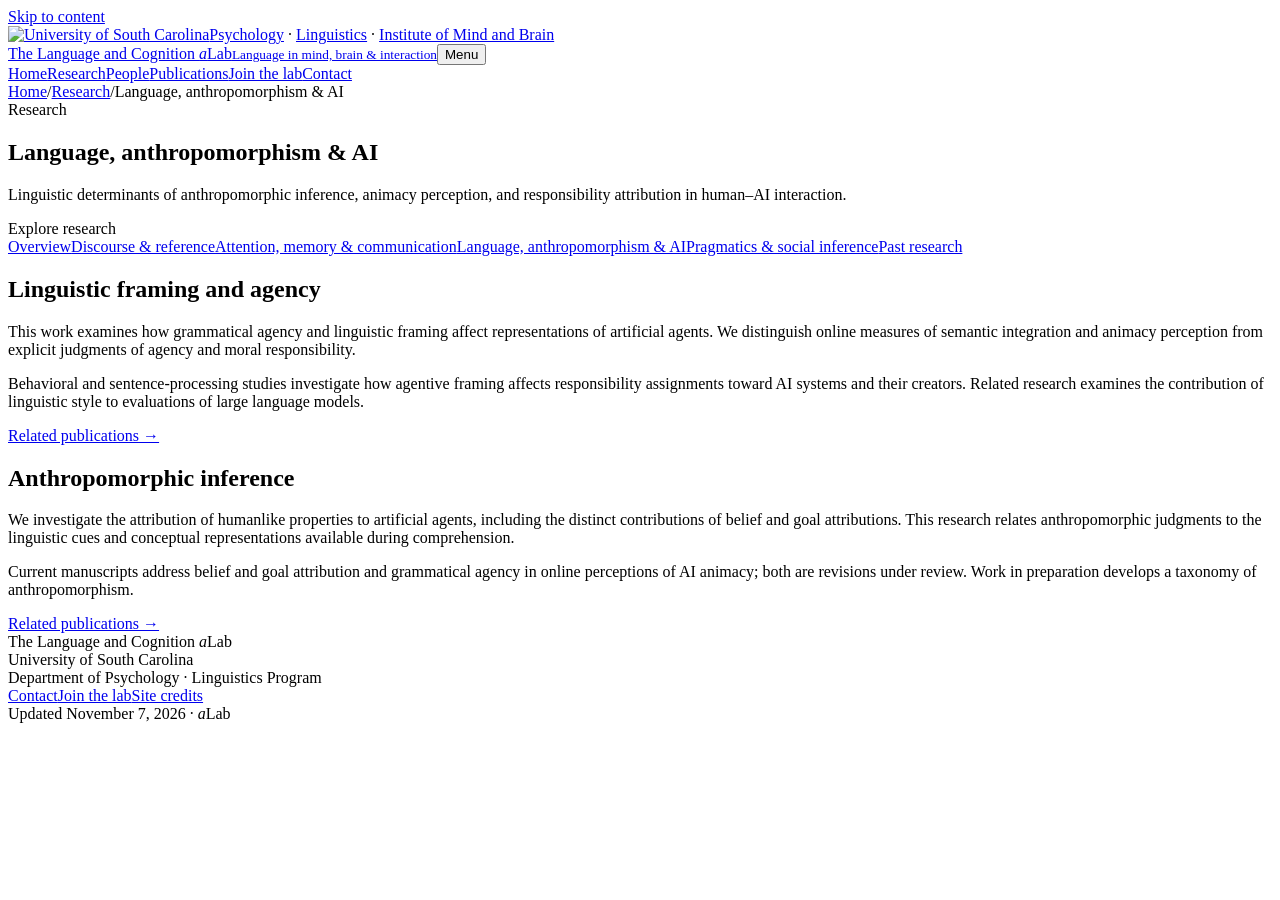
==== ai.html @ b8204a0e "Publish reviewed lab website pages" ====
<!doctype html>
<html lang="en"><head><meta charset="utf-8"><meta name="viewport" content="width=device-width, initial-scale=1"><title>Language, anthropomorphism &amp;amp; AI | The Language and Cognition aLab</title><meta name="description" content="Language, anthropomorphism &amp;amp; AI — research, people and publications from The Language and Cognition aLab at the University of South Carolina."><meta name="theme-color" content="#f6f2e9"><link rel="icon" href="assets/favicon.svg" type="image/svg+xml"><link rel="stylesheet" href="assets/site.css?v=6b3e1452d3"><link rel="stylesheet" href="assets/theme.css?v=9310b50ee7"><script defer src="assets/site.js?v=c3825b08f9"></script></head>
<body><a class="skip" href="#main">Skip to content</a><div class="institution"><div class="wrap"><a class="university-link" href="https://sc.edu/" aria-label="University of South Carolina homepage"><img class="university-logo" src="assets/usc-logo.svg" alt="University of South Carolina" width="255" height="74"></a><span class="secondary unit-links"><a href="https://sc.edu/study/colleges_schools/artsandsciences/psychology/">Psychology</a><span aria-hidden="true"> · </span><a href="https://sc.edu/study/colleges_schools/artsandsciences/linguistics/">Linguistics</a><span aria-hidden="true"> · </span><a href="https://sc.edu/study/colleges_schools/artsandsciences/centers_and_institutes/institute_for_mind_and_brain/">Institute of Mind and Brain</a></span></div></div><div class="wrap"><header class="masthead"><a class="brand" href="index.html">The Language and Cognition <em class="a">a</em>Lab<small>Language in mind, brain &amp; interaction</small></a><button class="menu-toggle" type="button" aria-expanded="false" aria-controls="main-navigation">Menu</button><nav class="nav" id="main-navigation" aria-label="Main navigation"><a href="index.html">Home</a><a href="research.html" aria-current="page">Research</a><a href="people.html">People</a><a href="publications.html">Publications</a><a href="join.html">Join the lab</a><a href="contact.html">Contact</a></nav></header><main id="main"><div class="breadcrumb" aria-label="Breadcrumb"><a href="index.html">Home</a><span>/</span><a href="research.html">Research</a><span>/</span><span>Language, anthropomorphism &amp; AI</span></div><section class="page-hero"><div><div class="eyebrow">Research</div><h1>Language, anthropomorphism &amp; AI</h1><p class="intro">Linguistic determinants of anthropomorphic inference, animacy perception, and responsibility attribution in human–AI interaction.</p></div></section><div class="content-layout"><aside class="side-nav" aria-label="Research areas"><div class="eyebrow">Explore research</div><a href="research.html">Overview</a><a href="discourse.html">Discourse &amp; reference</a><a href="attention.html">Attention, memory &amp; communication</a><a href="ai.html" aria-current="page">Language, anthropomorphism &amp; AI</a><a href="pragmatics.html">Pragmatics &amp; social inference</a><a href="past-research.html">Past research</a></aside><div><section class="article-section" id="agency"><h2>Linguistic framing and agency</h2><p>This work examines how grammatical agency and linguistic framing affect representations of artificial agents. We distinguish online measures of semantic integration and animacy perception from explicit judgments of agency and moral responsibility.</p><p>Behavioral and sentence-processing studies investigate how agentive framing affects responsibility assignments toward AI systems and their creators. Related research examines the contribution of linguistic style to evaluations of large language models.</p><a class="text-link" href="publications.html?area=agency" aria-label="Related publications: Linguistic framing and agency">Related publications →</a></section><section class="article-section" id="anthropomorphism"><h2>Anthropomorphic inference</h2><p>We investigate the attribution of humanlike properties to artificial agents, including the distinct contributions of belief and goal attributions. This research relates anthropomorphic judgments to the linguistic cues and conceptual representations available during comprehension.</p><p>Current manuscripts address belief and goal attribution and grammatical agency in online perceptions of AI animacy; both are revisions under review. Work in preparation develops a taxonomy of anthropomorphism.</p><a class="text-link" href="publications.html?area=anthropomorphism" aria-label="Related publications: Anthropomorphic inference">Related publications →</a></section></div></div></main><footer><div class="footer-row"><div><div class="footer-brand">The Language and Cognition <em class="a">a</em>Lab</div>University of South Carolina<br>Department of Psychology · Linguistics Program</div><div class="footer-links"><a href="contact.html">Contact</a><a href="join.html">Join the lab</a><a href="artwork.html">Site credits</a></div></div><div class="copyright">Updated November 7, 2026 · <em class="a">a</em>Lab</div></footer></div></body></html>
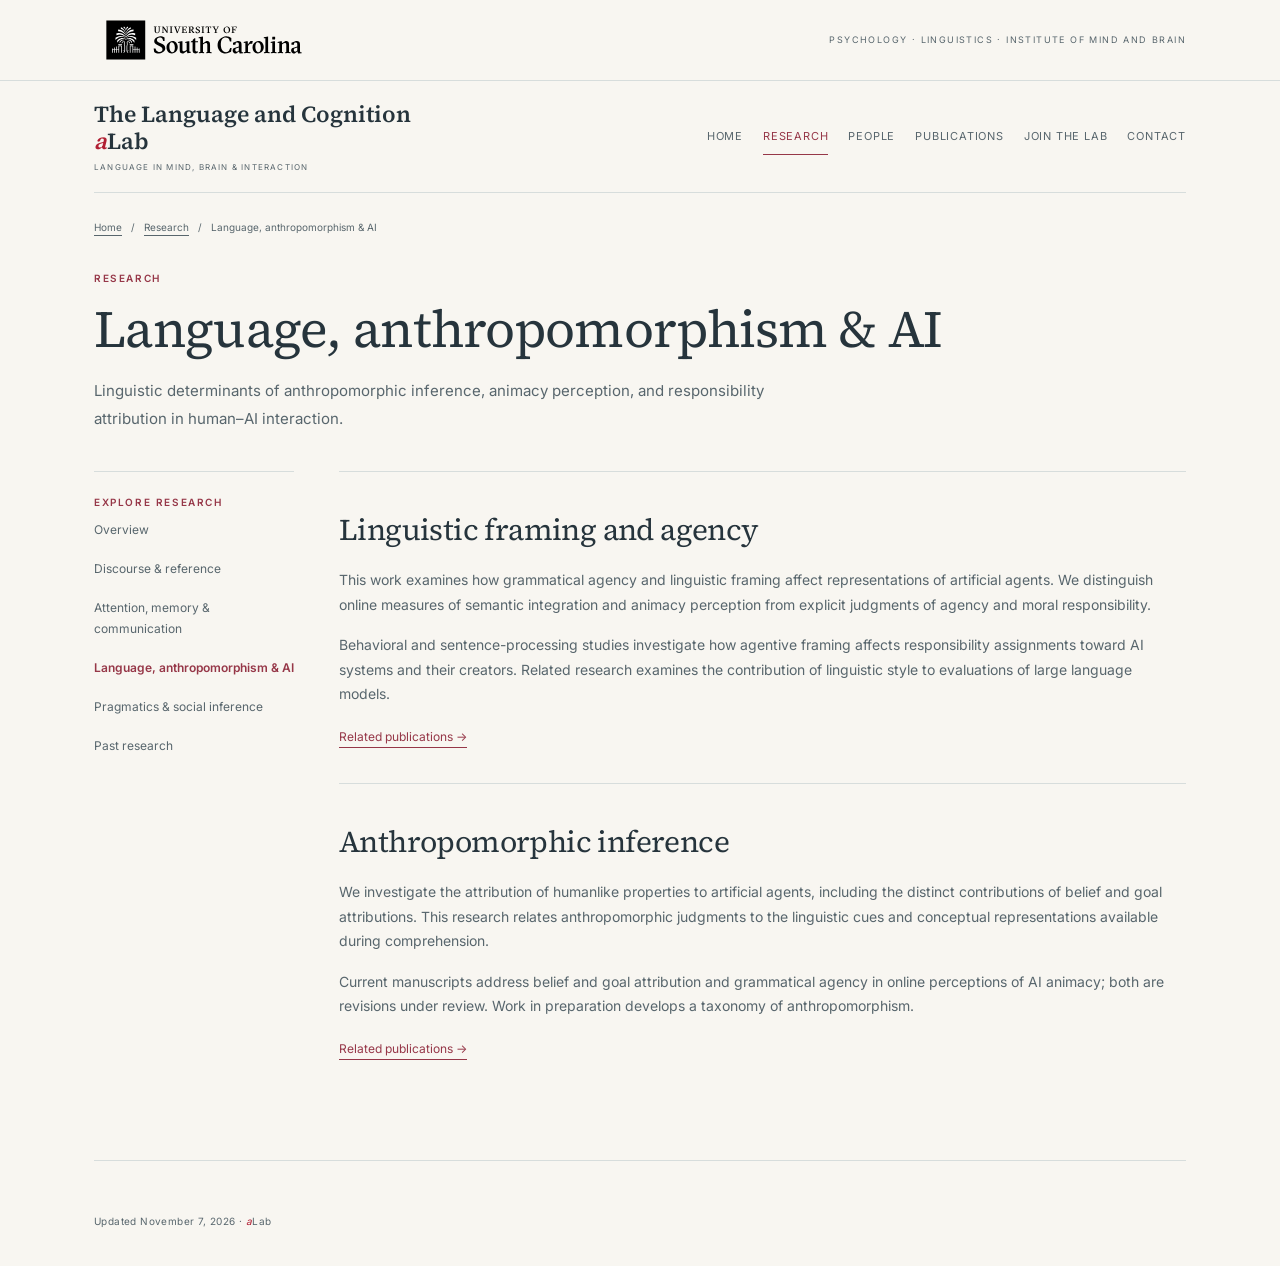
==== commit e22414be: "Simplify site layout, standardize headings and update contact and appointment details" ====
--- a/ai.html
+++ b/ai.html
@@ -1,3 +1,3 @@
 <!doctype html>
-<html lang="en"><head><meta charset="utf-8"><meta name="viewport" content="width=device-width, initial-scale=1"><title>Language, anthropomorphism &amp;amp; AI | The Language and Cognition aLab</title><meta name="description" content="Language, anthropomorphism &amp;amp; AI — research, people and publications from The Language and Cognition aLab at the University of South Carolina."><meta name="theme-color" content="#f6f2e9"><link rel="icon" href="assets/favicon.svg" type="image/svg+xml"><link rel="stylesheet" href="assets/site.css?v=6b3e1452d3"><link rel="stylesheet" href="assets/theme.css?v=9310b50ee7"><script defer src="assets/site.js?v=c3825b08f9"></script></head>
-<body><a class="skip" href="#main">Skip to content</a><div class="institution"><div class="wrap"><a class="university-link" href="https://sc.edu/" aria-label="University of South Carolina homepage"><img class="university-logo" src="assets/usc-logo.svg" alt="University of South Carolina" width="255" height="74"></a><span class="secondary unit-links"><a href="https://sc.edu/study/colleges_schools/artsandsciences/psychology/">Psychology</a><span aria-hidden="true"> · </span><a href="https://sc.edu/study/colleges_schools/artsandsciences/linguistics/">Linguistics</a><span aria-hidden="true"> · </span><a href="https://sc.edu/study/colleges_schools/artsandsciences/centers_and_institutes/institute_for_mind_and_brain/">Institute of Mind and Brain</a></span></div></div><div class="wrap"><header class="masthead"><a class="brand" href="index.html">The Language and Cognition <em class="a">a</em>Lab<small>Language in mind, brain &amp; interaction</small></a><button class="menu-toggle" type="button" aria-expanded="false" aria-controls="main-navigation">Menu</button><nav class="nav" id="main-navigation" aria-label="Main navigation"><a href="index.html">Home</a><a href="research.html" aria-current="page">Research</a><a href="people.html">People</a><a href="publications.html">Publications</a><a href="join.html">Join the lab</a><a href="contact.html">Contact</a></nav></header><main id="main"><div class="breadcrumb" aria-label="Breadcrumb"><a href="index.html">Home</a><span>/</span><a href="research.html">Research</a><span>/</span><span>Language, anthropomorphism &amp; AI</span></div><section class="page-hero"><div><div class="eyebrow">Research</div><h1>Language, anthropomorphism &amp; AI</h1><p class="intro">Linguistic determinants of anthropomorphic inference, animacy perception, and responsibility attribution in human–AI interaction.</p></div></section><div class="content-layout"><aside class="side-nav" aria-label="Research areas"><div class="eyebrow">Explore research</div><a href="research.html">Overview</a><a href="discourse.html">Discourse &amp; reference</a><a href="attention.html">Attention, memory &amp; communication</a><a href="ai.html" aria-current="page">Language, anthropomorphism &amp; AI</a><a href="pragmatics.html">Pragmatics &amp; social inference</a><a href="past-research.html">Past research</a></aside><div><section class="article-section" id="agency"><h2>Linguistic framing and agency</h2><p>This work examines how grammatical agency and linguistic framing affect representations of artificial agents. We distinguish online measures of semantic integration and animacy perception from explicit judgments of agency and moral responsibility.</p><p>Behavioral and sentence-processing studies investigate how agentive framing affects responsibility assignments toward AI systems and their creators. Related research examines the contribution of linguistic style to evaluations of large language models.</p><a class="text-link" href="publications.html?area=agency" aria-label="Related publications: Linguistic framing and agency">Related publications →</a></section><section class="article-section" id="anthropomorphism"><h2>Anthropomorphic inference</h2><p>We investigate the attribution of humanlike properties to artificial agents, including the distinct contributions of belief and goal attributions. This research relates anthropomorphic judgments to the linguistic cues and conceptual representations available during comprehension.</p><p>Current manuscripts address belief and goal attribution and grammatical agency in online perceptions of AI animacy; both are revisions under review. Work in preparation develops a taxonomy of anthropomorphism.</p><a class="text-link" href="publications.html?area=anthropomorphism" aria-label="Related publications: Anthropomorphic inference">Related publications →</a></section></div></div></main><footer><div class="footer-row"><div><div class="footer-brand">The Language and Cognition <em class="a">a</em>Lab</div>University of South Carolina<br>Department of Psychology · Linguistics Program</div><div class="footer-links"><a href="contact.html">Contact</a><a href="join.html">Join the lab</a><a href="artwork.html">Site credits</a></div></div><div class="copyright">Updated November 7, 2026 · <em class="a">a</em>Lab</div></footer></div></body></html>+<html lang="en"><head><meta charset="utf-8"><meta name="viewport" content="width=device-width, initial-scale=1"><title>Language, anthropomorphism &amp;amp; AI | The Language and Cognition aLab</title><meta name="description" content="Language, anthropomorphism &amp;amp; AI — research, people and publications from The Language and Cognition aLab at the University of South Carolina."><meta name="theme-color" content="#f6f2e9"><link rel="icon" href="assets/favicon.svg" type="image/svg+xml"><link rel="stylesheet" href="assets/site.css?v=6b3e1452d3"><link rel="stylesheet" href="assets/theme.css?v=dcf01e2395"><script defer src="assets/site.js?v=c3825b08f9"></script></head>
+<body><a class="skip" href="#main">Skip to content</a><div class="institution"><div class="wrap"><a class="university-link" href="https://sc.edu/" aria-label="University of South Carolina homepage"><img class="university-logo" src="assets/usc-logo.svg" alt="University of South Carolina" width="255" height="74"></a><span class="secondary unit-links"><a href="https://sc.edu/study/colleges_schools/artsandsciences/psychology/">Psychology</a><span aria-hidden="true"> · </span><a href="https://sc.edu/study/colleges_schools/artsandsciences/linguistics/">Linguistics</a><span aria-hidden="true"> · </span><a href="https://sc.edu/study/colleges_schools/artsandsciences/centers_and_institutes/institute_for_mind_and_brain/">Institute of Mind and Brain</a></span></div></div><div class="wrap"><header class="masthead"><a class="brand" href="index.html">The Language and Cognition <em class="a">a</em>Lab<small>Language in mind, brain &amp; interaction</small></a><button class="menu-toggle" type="button" aria-expanded="false" aria-controls="main-navigation">Menu</button><nav class="nav" id="main-navigation" aria-label="Main navigation"><a href="index.html">Home</a><a href="research.html" aria-current="page">Research</a><a href="people.html">People</a><a href="publications.html">Publications</a><a href="join.html">Join the lab</a><a href="contact.html">Contact</a></nav></header><main id="main"><div class="breadcrumb" aria-label="Breadcrumb"><a href="index.html">Home</a><span>/</span><a href="research.html">Research</a><span>/</span><span>Language, anthropomorphism &amp; AI</span></div><section class="page-hero"><div><div class="eyebrow">Research</div><h1>Language, anthropomorphism &amp; AI</h1><p class="intro">Linguistic determinants of anthropomorphic inference, animacy perception, and responsibility attribution in human–AI interaction.</p></div></section><div class="content-layout"><aside class="side-nav" aria-label="Research areas"><div class="eyebrow">Explore research</div><a href="research.html">Overview</a><a href="discourse.html">Discourse &amp; reference</a><a href="attention.html">Attention, memory &amp; communication</a><a href="ai.html" aria-current="page">Language, anthropomorphism &amp; AI</a><a href="pragmatics.html">Pragmatics &amp; social inference</a><a href="past-research.html">Past research</a></aside><div><section class="article-section" id="agency"><h2>Linguistic framing and agency</h2><p>This work examines how grammatical agency and linguistic framing affect representations of artificial agents. We distinguish online measures of semantic integration and animacy perception from explicit judgments of agency and moral responsibility.</p><p>Behavioral and sentence-processing studies investigate how agentive framing affects responsibility assignments toward AI systems and their creators. Related research examines the contribution of linguistic style to evaluations of large language models.</p><a class="text-link" href="publications.html?area=agency" aria-label="Related publications: Linguistic framing and agency">Related publications →</a></section><section class="article-section" id="anthropomorphism"><h2>Anthropomorphic inference</h2><p>We investigate the attribution of humanlike properties to artificial agents, including the distinct contributions of belief and goal attributions. This research relates anthropomorphic judgments to the linguistic cues and conceptual representations available during comprehension.</p><p>Current manuscripts address belief and goal attribution and grammatical agency in online perceptions of AI animacy; both are revisions under review. Work in preparation develops a taxonomy of anthropomorphism.</p><a class="text-link" href="publications.html?area=anthropomorphism" aria-label="Related publications: Anthropomorphic inference">Related publications →</a></section></div></div></main><footer><div class="footer-row"><div class="copyright">Updated November 7, 2026 · <em class="a">a</em>Lab</div></div></footer></div></body></html>
--- a/assets/site.css
+++ b/assets/site.css
@@ -0,0 +1,3 @@
+:root{--paper:#f6f2e9;--white:#fdfbf6;--ink:#292924;--muted:#626057;--line:#d5ccbc;--red:#8e2430;--red-dark:#711b25;--wash:#ebe3d4;--serif:Georgia,'Times New Roman',serif;--sans:'Segoe UI',Arial,sans-serif}*{box-sizing:border-box}html{scroll-behavior:smooth;scroll-padding-top:22px}body{margin:0;background:var(--paper);color:var(--ink);font:16px/1.7 var(--sans);-webkit-font-smoothing:antialiased}a{color:var(--red);text-underline-offset:4px;text-decoration-thickness:1px}a:hover{color:var(--red-dark)}button,input,select{font:inherit}button,select{cursor:pointer}button{color:inherit}img{display:block;max-width:100%;height:auto}h1,h2,h3,p,figure{margin:0}h1,h2,h3{font-family:var(--serif);font-weight:400}h1{font-size:clamp(42px,5.7vw,78px);line-height:1.08;letter-spacing:-2px}h2{font-size:clamp(30px,3vw,42px);line-height:1.18;letter-spacing:-.7px}h3{font-size:25px;line-height:1.24}p{color:var(--muted)}p+p{margin-top:16px}ul{padding-left:22px;color:var(--muted)}li+li{margin-top:8px}.wrap{max-width:1240px;margin:auto;padding-inline:48px}.a{color:#b11f33;font-style:italic}.institution{background:#292924;color:#f1eadb;font-size:10px;letter-spacing:2.2px;text-transform:uppercase;padding-block:9px}.institution .wrap{display:flex;justify-content:space-between;gap:16px}.institution a{color:inherit;text-decoration:none}.masthead{padding-block:26px;border-bottom:1px solid var(--line);display:flex;justify-content:space-between;align-items:center;gap:30px}.brand{color:var(--ink);font:24px/1.2 var(--serif);max-width:315px;text-decoration:none;flex-shrink:0}.brand small{display:block;margin-top:7px;font:9px var(--sans);letter-spacing:2.1px;color:var(--muted);text-transform:uppercase}.nav{display:flex;gap:22px;align-items:center}.nav a{font-size:13px;color:var(--muted);text-decoration:none;padding-block:8px;white-space:nowrap}.nav a:hover,.nav a[aria-current=page]{color:var(--red);box-shadow:0 1px var(--red)}.menu-toggle{display:none}.skip{position:absolute;top:-100px;left:16px;background:var(--ink);color:white;padding:12px;z-index:50}.skip:focus{top:10px}a:focus-visible,button:focus-visible,select:focus-visible,input:focus-visible,summary:focus-visible{outline:3px solid var(--red);outline-offset:5px}[hidden]{display:none!important}.eyebrow{font:10px/1.6 var(--sans);letter-spacing:2px;text-transform:uppercase;color:var(--red)}.hero{display:grid;grid-template-columns:1.2fr .9fr;gap:65px;padding-block:64px 55px;align-items:center}.hero h1{margin:17px 0 25px}.hero .lead{max-width:560px;font-size:17px;line-height:1.8}.hero-art{position:relative;padding-left:14px}.hero-art:before{content:'';position:absolute;inset:18px -14px 42px 0;border:1px solid var(--line);pointer-events:none}.hero-art img{width:100%;max-height:510px;object-fit:cover;object-position:center 29%;filter:saturate(.72)}.hero-art figcaption{position:relative;margin-top:13px;font-size:10px;color:var(--muted);letter-spacing:.3px;line-height:1.6}.hero-art figcaption a{color:inherit}.button{display:inline-block;background:var(--red);color:#fff;text-decoration:none;padding:12px 21px;font-size:13px;margin-top:26px;border:1px solid var(--red)}.button:hover{color:#fff;background:var(--red-dark)}.text-link{display:inline-block;margin-top:19px;font-size:13px;text-decoration:none;border-bottom:1px solid var(--red)}.hero-footnote{margin-top:22px;font-size:11px;letter-spacing:.5px}.section{padding-block:52px 62px;border-top:1px solid var(--line)}.section-head{display:flex;justify-content:space-between;align-items:end;gap:25px;margin-bottom:32px}.section-head p{max-width:380px;font-size:13px}.study{display:grid;grid-template-columns:.82fr 1.3fr;gap:62px;background:var(--wash);padding:40px}.study h2{margin-top:12px;font-size:34px}.study .explain{font-size:14px;margin-top:20px}.sentence{font:23px/1.5 var(--serif);padding:18px 0;border-top:1px solid #c9bea9;color:var(--ink)}.sentence small{display:block;font:10px/1.6 var(--sans);letter-spacing:1.4px;color:var(--muted);text-transform:uppercase;margin-bottom:7px}.sentence mark{background:transparent;color:var(--red);font-style:italic;border-bottom:1px solid var(--red)}.study-details{margin-top:18px;font-size:13px;color:var(--muted)}.study-details summary{color:var(--red);cursor:pointer}.study-details p{padding-top:12px}.note{font-size:11px;margin-top:15px;color:var(--muted)}.research-grid{display:grid;grid-template-columns:1fr 1fr;gap:0 44px}.research-card{display:grid;grid-template-columns:1fr 145px;gap:20px;border-top:1px solid var(--line);padding-block:28px;min-width:0}.research-card h3{margin:12px 0;font-size:29px}.research-card h3 a{color:var(--ink);text-decoration:none}.research-card p{font-size:13px}.research-card .card-art{width:145px;height:185px;object-fit:cover;filter:saturate(.5);mix-blend-mode:multiply;align-self:center}.research-card .sub-links{display:flex;flex-direction:column;gap:5px;margin-top:18px;font-size:12px}.card-art.proportion{object-position:center 30%}.card-art.faces{object-position:center 25%}.paper-row{display:grid;grid-template-columns:115px 1fr 65px;gap:26px;padding:25px 0;border-top:1px solid var(--line);align-items:start}.paper-row .label{font-size:10px;letter-spacing:1.1px;color:var(--red);text-transform:uppercase}.paper-row h3{font-size:25px;line-height:1.35;margin-bottom:8px}.paper-row p{font-size:12px}.paper-row>a{font-size:12px}.invitation{display:grid;grid-template-columns:1fr auto;align-items:center;gap:35px;padding:36px 40px;background:var(--ink);color:var(--paper);margin-bottom:65px}.invitation p{color:#d5cfbf;max-width:680px;font-size:14px;margin-top:12px}.invitation h2{font-size:32px}.invitation .button{background:transparent;border-color:#bfb49f;margin:0;color:var(--paper)}footer{border-top:1px solid var(--line);padding-block:30px 35px;font-size:11px;color:var(--muted)}.footer-row{display:flex;justify-content:space-between;gap:30px}.footer-brand{font:20px var(--serif);color:var(--ink);margin-bottom:8px}.footer-links{display:flex;flex-wrap:wrap;gap:20px;align-items:start}.footer-links a{color:var(--muted)}.copyright{margin-top:22px;font-size:10px;letter-spacing:.4px}.breadcrumb{display:flex;gap:9px;flex-wrap:wrap;font-size:11px;padding-top:26px;color:var(--muted)}.breadcrumb a{color:var(--muted)}.page-hero{display:grid;grid-template-columns:1.45fr .75fr;gap:65px;align-items:center;padding-block:35px 45px}.page-hero h1{font-size:clamp(38px,4.8vw,62px);margin:13px 0 23px}.page-hero .intro{font-size:17px;max-width:730px}.page-hero .hero-art img{max-height:320px;object-fit:contain;width:100%;mix-blend-mode:multiply}.page-hero .hero-art:before{inset:10px 10px 40px 0}.content-layout{display:grid;grid-template-columns:220px 1fr;gap:60px;padding-bottom:65px}.side-nav{border-top:1px solid var(--line);padding-top:22px;font-size:12px;align-self:start;position:sticky;top:22px}.side-nav a{display:block;padding:9px 0;text-decoration:none;color:var(--muted)}.side-nav a[aria-current=page]{color:var(--red);font-weight:600}.side-nav .child{padding-left:13px}.article-section{border-top:1px solid var(--line);padding:30px 0 34px}.article-section h2{font-size:32px;margin:10px 0 21px}.article-section h3{font-size:23px;margin:23px 0 13px}.article-section p,.article-section li{font-size:15px}.method-strip{display:flex;flex-wrap:wrap;gap:8px;margin-top:24px}.method-strip span{font-size:11px;border:1px solid var(--line);padding:5px 10px}.project{border-left:2px solid var(--red);padding:5px 0 5px 22px;margin:27px 0}.project h3{margin:8px 0 12px}.status{font:10px/1.6 var(--sans);letter-spacing:1px;text-transform:uppercase;color:var(--red)}.citation{padding:20px 0;border-bottom:1px solid var(--line);font-size:14px;color:var(--muted)}.citation p{font-size:14px}.citation a{font-size:12px;display:inline-block;margin-top:7px}.citation .tag{font-size:10px;text-transform:uppercase;letter-spacing:.6px;color:var(--red);display:block;margin-bottom:6px}.diagram{border:1px solid var(--line);padding:25px;background:var(--white);margin:26px 0}.diagram svg{display:block;width:100%;height:auto;color:var(--red)}.diagram figcaption{font-size:11px;color:var(--muted);margin-top:12px}.research-list{display:grid;grid-template-columns:1fr 1fr;gap:24px}.research-tile{padding:25px;border-top:1px solid var(--line);display:flex;flex-direction:column;align-items:start}.research-tile h2{font-size:30px;margin:12px 0 16px}.research-tile p{font-size:14px}.research-tile .text-link{margin-top:auto;padding-top:18px}.small-art{height:165px;width:100%;object-fit:contain;mix-blend-mode:multiply;margin:15px 0}.wide-section{max-width:900px;padding-bottom:60px}.profile{display:grid;grid-template-columns:175px 1fr;gap:32px;border-top:1px solid var(--line);padding:30px 0}.profile img{width:175px;aspect-ratio:4/5;object-fit:cover}.profile h2{font-size:32px;margin:5px 0 8px}.profile p{font-size:14px}.profile .role{color:var(--red);font-size:12px;margin-bottom:14px}.profile-links{display:flex;gap:20px;flex-wrap:wrap;margin-top:17px;font-size:12px}.filters{display:grid;grid-template-columns:1.5fr 1fr 1fr auto;gap:16px;align-items:end;border-block:1px solid var(--line);padding-block:22px;margin-bottom:22px}.filters label{display:block;font-size:11px;color:var(--muted)}.filters input,.filters select{margin-top:6px;display:block;width:100%;border:1px solid #b8ad99;background:var(--white);color:var(--ink);padding:9px 10px;font-size:13px;min-height:42px;border-radius:0}.filters button{min-height:42px;background:transparent;border:1px solid #b8ad99;padding:8px 14px;font-size:12px}.results-count{font-size:12px;color:var(--muted);margin:18px 0}.publication-group h2{margin:35px 0 12px;font-size:30px}.publication-group{padding-top:5px}.empty{border:1px solid var(--line);padding:30px;color:var(--muted)}.contact-block{font-size:clamp(23px,4vw,40px);font-family:var(--serif);padding:26px 0;overflow-wrap:anywhere}.link-list{display:flex;gap:24px;flex-wrap:wrap;font-size:13px;margin-top:24px}.artwork-grid{display:grid;grid-template-columns:repeat(2,1fr);gap:35px;padding-block:25px 55px}.artwork-grid figure{border-top:1px solid var(--line);padding-top:25px}.artwork-grid img{height:300px;width:100%;object-fit:contain;mix-blend-mode:multiply;margin-bottom:20px}.artwork-grid h2{font-size:25px}.artwork-grid figcaption p{font-size:13px;margin-top:10px}.site-note{border-left:2px solid var(--red);padding:12px 20px;background:var(--wash);font-size:13px;margin:20px 0}.visually-hidden{position:absolute;width:1px;height:1px;overflow:hidden;clip:rect(0,0,0,0)}
+@media(min-width:1200px){.hero h1{font-size:77px}}@media(max-width:1050px){.masthead{flex-wrap:wrap;gap:18px}.brand{max-width:none}.nav{gap:24px}.hero{gap:35px}.research-card{grid-template-columns:1fr 110px}.research-card .card-art{width:110px;height:160px}.content-layout{gap:35px;grid-template-columns:180px 1fr}.page-hero{gap:35px}.wrap{padding-inline:35px}}@media(max-width:720px){.wrap{padding-inline:23px}.institution .secondary{display:none}.institution{font-size:9px;letter-spacing:1.5px}.masthead{padding-block:20px;justify-content:space-between;gap:15px}.brand{font-size:22px;max-width:245px}.brand small{font-size:8px;letter-spacing:1.3px}.menu-toggle{display:block;background:transparent;border:1px solid var(--line);padding:8px 10px;font-size:12px}.nav{flex-wrap:wrap;gap:8px 24px;width:100%;padding-top:10px}.js .nav:not(.is-open){display:none}.nav a{font-size:14px}.hero{grid-template-columns:1fr;padding-block:40px;gap:34px}.hero h1{letter-spacing:-1.5px;font-size:53px}.hero .lead{font-size:16px}.hero-art{padding:0;max-width:440px;width:100%;margin:auto}.hero-art img{max-height:370px;object-position:center 25%}.hero-art:before{inset:12px -8px 35px 8px}.hero-footnote{margin-top:16px}.section{padding-block:35px}.section-head{display:block}.section-head p{margin-top:15px}.study{grid-template-columns:1fr;padding:25px;gap:25px}.study h2{font-size:32px}.sentence{font-size:22px}.research-grid{grid-template-columns:1fr}.research-card{grid-template-columns:1fr 100px;gap:18px}.research-card .card-art{width:100px;height:155px}.research-card h3{font-size:27px}.paper-row{grid-template-columns:1fr;gap:9px}.paper-row h3{font-size:24px}.invitation{grid-template-columns:1fr;padding:28px;gap:24px;margin-bottom:40px}.invitation .button{justify-self:start}.footer-row{flex-direction:column;gap:20px}.footer-links{gap:18px}.page-hero{grid-template-columns:1fr;padding-top:30px;gap:25px}.page-hero h1{font-size:43px;letter-spacing:-1px}.page-hero .hero-art{max-width:350px}.page-hero .hero-art img{max-height:240px}.page-hero .intro{font-size:16px}.content-layout{grid-template-columns:1fr;gap:28px;padding-bottom:35px}.side-nav{position:static;display:flex;gap:8px 17px;flex-wrap:wrap;font-size:11px}.side-nav .eyebrow{width:100%}.side-nav a{padding:4px 0}.side-nav .child{padding-left:0}.research-list{grid-template-columns:1fr}.profile{grid-template-columns:100px 1fr;gap:20px}.profile img{width:100px}.profile h2{font-size:28px}.profile .bio{grid-column:1/-1}.filters{grid-template-columns:1fr 1fr;gap:12px}.filters .search-label{grid-column:1/-1}.filters button{grid-column:1/-1}.artwork-grid{grid-template-columns:1fr}.diagram{padding:14px}.wide-section{padding-bottom:35px}}@media(prefers-reduced-motion:reduce){html{scroll-behavior:auto}}@media print{.institution,.menu-toggle,.filters,.side-nav{display:none}body{background:white}.wrap{padding:0}.hero,.page-hero{padding-top:20px}.nav{display:none}.hero-art img{max-height:250px}a{color:inherit}.citation,.profile,.research-card{break-inside:avoid}}
+@media(max-width:720px){.hero h1{font-size:clamp(40px,10.5vw,50px)}}
--- a/assets/theme.css
+++ b/assets/theme.css
@@ -0,0 +1,8 @@
+@font-face{font-family:Inter;font-style:normal;font-weight:400;font-display:swap;src:url('fonts/inter-400.ttf') format('truetype')}@font-face{font-family:Inter;font-style:normal;font-weight:600 700;font-display:swap;src:url('fonts/inter-600.ttf') format('truetype')}@font-face{font-family:'Source Serif 4';font-style:normal;font-weight:400;font-display:swap;src:url('fonts/source-serif-400.ttf') format('truetype')}@font-face{font-family:'Source Serif 4';font-style:normal;font-weight:600 700;font-display:swap;src:url('fonts/source-serif-600.ttf') format('truetype')}
+:root{--paper:#f8f6f1;--white:#fff;--ink:#26343c;--muted:#58666d;--line:#d7dddc;--red:#963748;--red-dark:#772435;--wash:#edf2f2;--serif:'Source Serif 4',Georgia,serif;--sans:Inter,-apple-system,BlinkMacSystemFont,'Helvetica Neue',Arial,sans-serif}
+body{font-family:var(--sans);font-size:15px;line-height:1.75}h1,h2,h3{font-family:var(--serif);letter-spacing:-.6px}h1{font-weight:400}.wrap{max-width:1180px;padding-inline:44px}.institution{background:transparent;color:var(--muted);font-family:var(--sans);font-size:9px;letter-spacing:1.4px;border-bottom:1px solid var(--line);padding-block:8px}.masthead{padding-block:20px;gap:24px}.brand{font-family:var(--serif);font-size:23px;font-weight:600;max-width:345px;line-height:1.18}.brand small{font-family:var(--sans);font-weight:400;letter-spacing:1.2px;font-size:8px}.nav{gap:20px}.nav a{font-size:11px;letter-spacing:.8px;text-transform:uppercase}.eyebrow{font-family:var(--sans);font-size:10px;letter-spacing:1.6px;font-weight:600}.hero{grid-template-columns:1.12fr 1fr;gap:44px;padding-block:45px 44px;align-items:center;border-top:2px solid var(--ink);margin-top:30px}.hero h1{font-size:clamp(40px,4.2vw,58px);letter-spacing:-1px;line-height:1.13;margin:15px 0 23px}.hero .lead{font-family:var(--sans);font-size:15px;line-height:1.85;max-width:550px}.hero-art{padding:0;min-width:0;margin:0}.hero-art:before{display:none}.hero-art img{width:100%;max-height:none;object-fit:contain;filter:none;mix-blend-mode:normal;border-radius:10px}.hero-art figcaption{font-family:var(--sans);font-size:10px;line-height:1.5;color:var(--muted);margin:10px 4px 0;max-width:480px}.hero-footnote{font-size:10px;margin-top:18px}.button{font-family:var(--sans);font-size:11px;letter-spacing:1px;font-weight:600;text-transform:uppercase;border-radius:2px;padding:10px 16px;margin-top:22px}.text-link{font-family:var(--sans);font-size:12px}.section{padding-block:36px 45px}.section-head h2{font-size:34px}.section-head p{font-size:12px;max-width:330px}.study{gap:38px;padding:32px;background:#eef3f3;border:1px solid var(--line);border-radius:4px}.study h2{font-size:31px}.study .explain{font-family:var(--sans);font-size:13px}.sentence{font-family:var(--serif);font-size:23px;border-color:#ccd7d8}.sentence small{font-family:var(--sans)}.study-details{font-size:12px}.research-grid{gap:0 36px}.research-card{grid-template-columns:minmax(0,1fr) 165px;gap:16px;padding-block:26px}.research-card h3{font-size:26px;line-height:1.25;margin:10px 0}.research-card p{font-size:12px;line-height:1.8}.research-card .card-art{width:165px;height:140px;object-fit:contain;filter:none;mix-blend-mode:normal;border-radius:6px}.research-card .eyebrow{font-size:8px;letter-spacing:1.25px}.research-card .sub-links{font-size:11px;gap:7px}.paper-row{padding-block:22px}.paper-row h3{font-size:23px}.paper-row .label{font-family:var(--sans);font-size:9px}.invitation{background:#edf2f2;color:var(--ink);border-top:2px solid var(--ink);border-bottom:1px solid var(--line);border-radius:0;padding:30px;margin-bottom:45px}.invitation h2{font-size:29px}.invitation p{color:var(--muted);font-size:13px}.invitation .button{background:transparent;color:var(--red);border-color:var(--red)}.page-hero{grid-template-columns:1.4fr .8fr;gap:50px;padding-block:33px 38px}.page-hero h1{font-size:clamp(36px,4.2vw,52px);line-height:1.15;letter-spacing:-.7px;margin:13px 0 19px}.page-hero .intro{font-family:var(--sans);font-size:15px;line-height:1.85}.page-hero .hero-art img{max-height:290px;object-fit:contain;mix-blend-mode:normal}.breadcrumb{font-family:var(--sans);font-size:10px}.content-layout{grid-template-columns:200px 1fr;gap:45px}.article-section h2{font-size:30px}.article-section h3{font-size:24px}.article-section p,.article-section li{font-family:var(--sans);font-size:14px}.citation p{font-family:var(--sans);font-size:13px;line-height:1.85}.project{border-color:#3e7c80}.research-tile h2{font-size:28px}.profile h2{font-size:30px}.profile .role{font-family:var(--sans);font-size:11px}.profile p{font-family:var(--sans);font-size:14px}.profile img{border-radius:4px}.footer-brand{font-family:var(--serif)}.contact-block{font-family:var(--serif)}.artwork-grid img{height:auto;object-fit:contain;mix-blend-mode:normal;border-radius:8px}.artwork-grid figcaption p{font-family:var(--sans);font-size:13px}.artwork-grid h2{font-size:26px}.diagram{border-radius:6px;background:#fff}.diagram svg{color:#3e7c80}.filters input,.filters select{font-family:var(--sans);background:#fff;border-radius:3px}
+@media(max-width:1050px){.research-card{grid-template-columns:minmax(0,1fr) 125px}.research-card .card-art{width:125px;height:125px}.hero{gap:30px}.page-hero{gap:30px}.wrap{padding-inline:32px}}
+@media(max-width:720px){.wrap{padding-inline:22px}.institution .secondary{display:none}.brand{font-size:22px;max-width:245px}.masthead{padding-block:18px}.nav{gap:8px 23px}.nav a{font-size:12px}.hero{grid-template-columns:1fr;padding-block:30px;margin-top:22px;gap:26px}.hero h1{font-size:clamp(37px,9vw,46px);line-height:1.14;letter-spacing:-.6px}.hero h1 br{display:none}.hero .lead{font-size:14px}.hero-art{max-width:none}.hero-art img{max-height:none;object-fit:contain}.hero-art figcaption{font-size:9px}.section{padding-block:30px}.section-head h2{font-size:30px}.study{padding:23px;gap:23px}.study h2{font-size:29px}.sentence{font-size:23px}.research-card{grid-template-columns:minmax(0,1fr) 110px;gap:13px}.research-card .card-art{width:110px;height:110px}.research-card h3{font-size:25px}.research-card .eyebrow{font-size:8px}.research-card p{font-size:12px}.page-hero{grid-template-columns:1fr;padding-block:25px 30px;gap:25px}.page-hero h1{font-size:37px}.page-hero .intro{font-size:14px}.page-hero .hero-art{width:100%;max-width:420px;margin:0 auto}.page-hero .hero-art img{max-height:none}.content-layout{grid-template-columns:1fr;gap:24px}.side-nav{font-size:10px}.article-section h2{font-size:28px}.article-section p,.article-section li{font-size:14px}.invitation{padding:25px}.invitation h2{font-size:28px}.profile h2{font-size:28px}}
+.hero,.page-hero{grid-template-columns:1fr}.hero>div{max-width:820px}.page-hero>div{max-width:850px}.hero h1{max-width:850px}.hero .lead{max-width:800px}.research-card{grid-template-columns:1fr}.research-card p{max-width:490px}.research-card .eyebrow{font-size:10px}.research-card p{font-size:14px}.hero h1 br{display:none}.hero h1{font-size:clamp(38px,4.7vw,62px)}
+.institution .wrap{align-items:center}.university-link{display:inline-flex;flex-shrink:0}.university-logo{display:block;width:220px;height:auto}.institution .unit-links{font-size:9px;text-align:right}.unit-links a:hover{text-decoration:underline;text-underline-offset:4px}@media(max-width:720px){.university-logo{width:195px}.institution{padding-block:8px}}
+@media(max-width:720px){.institution .wrap{flex-wrap:wrap;gap:4px}.institution .unit-links{display:flex;flex-wrap:wrap;gap:3px 14px;text-align:left;font-size:8px;letter-spacing:.7px;width:100%}.unit-links>span{display:none}}
